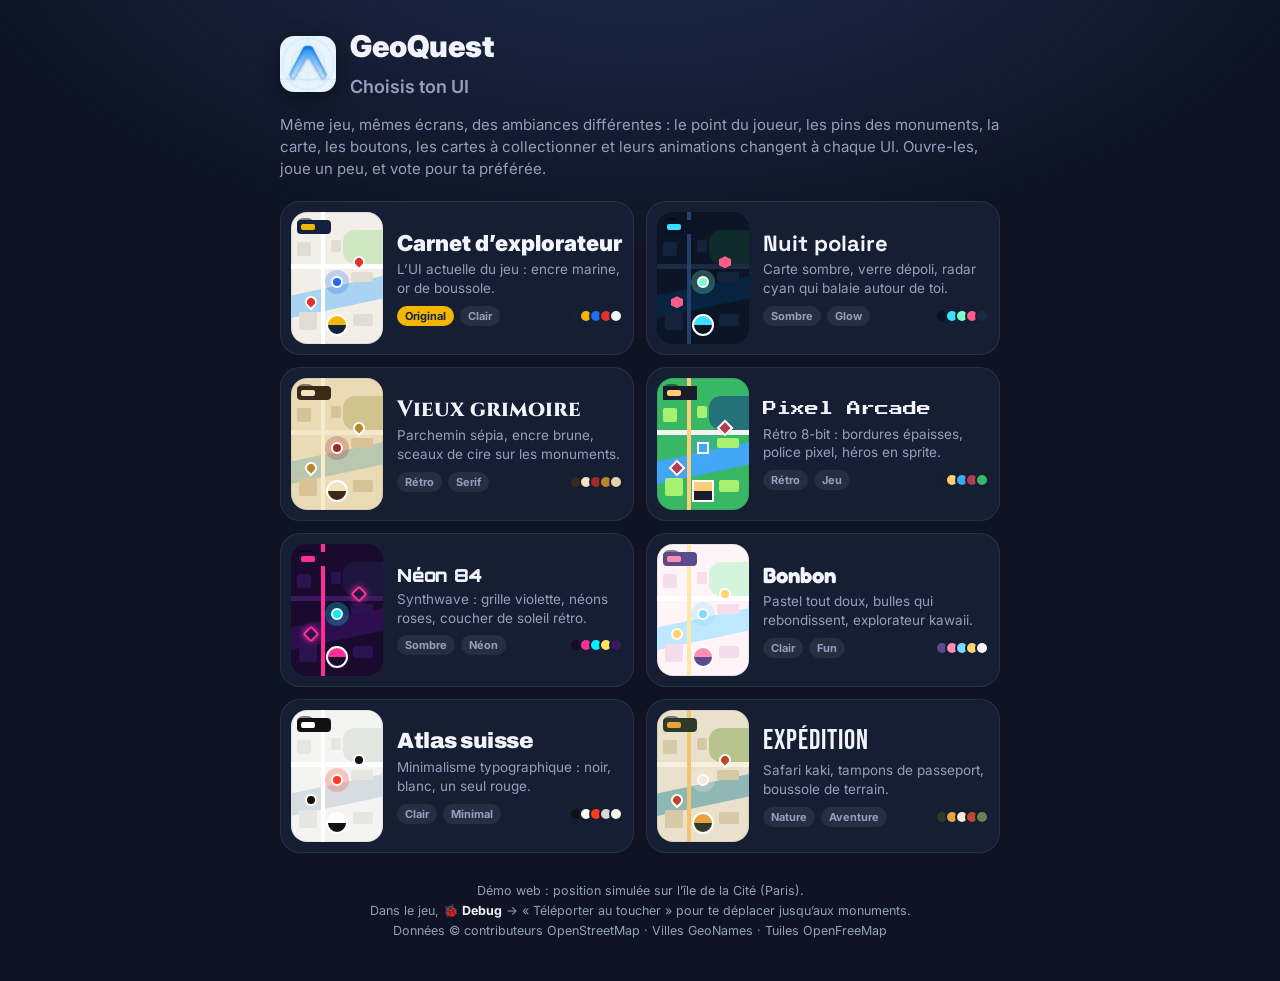
==== index.html @ 9b8ca429 "Ajoute 8 UI jouables de GeoQuest pour GitHub Pages Co-Authored-By: Claude Opus 5.5 <noreply@anthropi" ====
<!doctype html>
<html lang="fr">
<head>
  <meta charset="utf-8">
  <meta name="viewport" content="width=device-width, initial-scale=1, viewport-fit=cover">
  <meta name="apple-mobile-web-app-capable" content="yes">
  <meta name="apple-mobile-web-app-status-bar-style" content="black-translucent">
  <meta name="theme-color" content="#0E1424">
  <title>GeoQuest · Choisis ton UI</title>
  <link rel="icon" href="assets/icon.png">
  <link rel="apple-touch-icon" href="assets/icon.png">
  <link rel="preconnect" href="https://fonts.googleapis.com">
  <link rel="preconnect" href="https://fonts.gstatic.com" crossorigin>
  <style>
    :root {
      --bg: #0E1424; --surface: #161E33; --line: rgba(255,255,255,.08); --text: #F1F4FA; --soft: #93A0BC; --accent: #F2B705;
    }
    * { box-sizing: border-box; -webkit-tap-highlight-color: transparent; }
    html, body { margin: 0; background: var(--bg); color: var(--text); }
    body {
      font-family: -apple-system, BlinkMacSystemFont, 'SF Pro Text', 'Inter', system-ui, sans-serif;
      -webkit-font-smoothing: antialiased; min-height: 100vh;
      padding: calc(env(safe-area-inset-top) + 28px) 16px calc(env(safe-area-inset-bottom) + 40px);
      background: radial-gradient(1000px 500px at 50% -10%, #1F2C4D, transparent 70%), var(--bg);
    }
    .wrap { max-width: 720px; margin: 0 auto; }
    header { display: flex; gap: 14px; align-items: center; margin-bottom: 8px; }
    header img { width: 56px; height: 56px; border-radius: 14px; box-shadow: 0 6px 20px rgba(0,0,0,.4); }
    h1 { margin: 0; font-size: 30px; font-weight: 900; letter-spacing: -.5px; }
    .sub { color: var(--soft); font-size: 15px; line-height: 1.45; margin: 14px 0 22px; }
    .list { display: flex; flex-direction: column; gap: 12px; }
    .item {
      display: flex; gap: 14px; align-items: center; padding: 10px; border-radius: 20px; text-decoration: none; color: inherit;
      background: var(--surface); border: 1px solid var(--line); transition: transform .15s, border-color .2s;
      opacity: 0; animation: in .5s cubic-bezier(.2,.9,.25,1) forwards; animation-delay: calc(var(--i) * 55ms);
    }
    .item:active { transform: scale(.98); }
    @media (hover: hover) { .item:hover { border-color: rgba(255,255,255,.22); } }
    @keyframes in { from { opacity: 0; transform: translateY(14px); } to { opacity: 1; transform: none; } }
    .num { position: absolute; top: 6px; left: 6px; font: 800 10px/1 system-ui; color: #fff; background: rgba(0,0,0,.45); padding: 3px 5px; border-radius: 6px; }

    /* Aperçu miniature : un petit écran de jeu dessiné aux couleurs du thème */
    .preview {
      position: relative; flex: none; width: 92px; height: 132px; border-radius: 16px; overflow: hidden;
      background: var(--m-bg); box-shadow: inset 0 0 0 1px rgba(0,0,0,.08);
    }
    .preview .water { position: absolute; left: -20px; right: -20px; top: 74px; height: 22px; background: var(--m-water); transform: rotate(-12deg); }
    .preview .park { position: absolute; left: 52px; top: 18px; width: 50px; height: 34px; border-radius: 12px; background: var(--m-park); }
    .preview .road { position: absolute; background: var(--m-road); }
    .preview .road.a { left: 0; right: 0; top: 52px; height: 5px; }
    .preview .road.b { top: 0; bottom: 0; left: 30px; width: 4px; background: var(--m-major); }
    .preview .bld { position: absolute; background: var(--m-building); border-radius: 2px; }
    .preview .hud { position: absolute; left: 6px; top: 8px; height: 14px; width: 34px; border-radius: 4px; background: var(--c0); }
    .preview .hud::after { content: ''; position: absolute; left: 4px; top: 4px; width: 14px; height: 6px; border-radius: 2px; background: var(--c1); }
    .preview .pin { position: absolute; width: 12px; height: 12px; border-radius: 50% 50% 50% 0; transform: rotate(-45deg); background: var(--c3); border: 2px solid #fff; }
    .preview .player { position: absolute; left: 40px; top: 64px; width: 12px; height: 12px; border-radius: 50%; background: var(--c2); border: 2.5px solid #fff; box-shadow: 0 0 0 6px color-mix(in srgb, var(--c2) 25%, transparent); }
    .preview .menu { position: absolute; left: 50%; bottom: 8px; width: 22px; height: 22px; margin-left: -11px; border-radius: 50%; background: linear-gradient(var(--c1) 50%, var(--c0) 50%); border: 2px solid #fff; }
    .t-arcade .preview .pin, .t-arcade .preview .player, .t-arcade .preview .menu, .t-arcade .preview .hud { border-radius: 0; }
    .t-atlas .preview .pin { border-radius: 50%; transform: none; background: #111; }
    .t-neon .preview .pin { border-radius: 2px; transform: rotate(45deg); background: transparent; border-color: var(--c1); box-shadow: 0 0 6px var(--c1); }
    .t-nuit .preview .pin { border-radius: 2px; transform: none; clip-path: polygon(50% 0, 100% 25%, 100% 75%, 50% 100%, 0 75%, 0 25%); border: 0; }
    .t-bonbon .preview .pin { border-radius: 50%; transform: none; }

    .info { flex: 1; min-width: 0; }
    .name { font-size: 22px; line-height: 1.15; margin-bottom: 4px; }
    .tag { color: var(--soft); font-size: 13.5px; line-height: 1.4; }
    .chips { display: flex; gap: 6px; margin-top: 8px; flex-wrap: wrap; align-items: center; }
    .chip { font-size: 11px; font-weight: 700; padding: 3px 8px; border-radius: 999px; background: rgba(255,255,255,.07); color: var(--soft); }
    .chip.og { background: var(--accent); color: #14213D; }
    .dots { display: flex; margin-left: auto; }
    .dots i { width: 14px; height: 14px; border-radius: 50%; border: 2px solid var(--surface); margin-left: -4px; }
    .go { flex: none; color: var(--soft); font-size: 22px; padding-right: 4px; }
    footer { color: var(--soft); font-size: 12.5px; line-height: 1.6; margin-top: 28px; text-align: center; }
    footer b { color: var(--text); }
    @media (min-width: 640px) { .list { display: grid; grid-template-columns: 1fr 1fr; } .go { display: none; } }
  </style>
</head>
<body>
  <div class="wrap">
    <header>
      <img src="assets/icon.png" alt="">
      <h1>GeoQuest<br><span style="color:var(--soft);font-weight:600;font-size:18px;letter-spacing:0">Choisis ton UI</span></h1>
    </header>
    <p class="sub">Même jeu, mêmes écrans, des ambiances différentes : le point du joueur, les pins des monuments, la carte, les boutons, les cartes à collectionner et leurs animations changent à chaque UI. Ouvre-les, joue un peu, et vote pour ta préférée.</p>
    <div class="list" id="list"></div>
    <footer>
      Démo web : position simulée sur l’île de la Cité (Paris).<br>
      Dans le jeu, <b>🐞 Debug</b> → « Téléporter au toucher » pour te déplacer jusqu’aux monuments.<br>
      Données © contributeurs OpenStreetMap · Villes GeoNames · Tuiles OpenFreeMap
    </footer>
  </div>
  <script src="js/themes.js"></script>
  <script>
    (function () {
      var families = GQ_THEMES.map(function (t) { return 'family=' + t.fonts; }).join('&');
      var l = document.createElement('link');
      l.rel = 'stylesheet';
      l.href = 'https://fonts.googleapis.com/css2?' + families + '&display=swap';
      document.head.appendChild(l);

      var FONT = {
        classique: "'Inter',sans-serif;font-weight:900", nuit: "'Space Grotesk',sans-serif;font-weight:700",
        grimoire: "'Cinzel',serif;font-weight:800", arcade: "'Press Start 2P',monospace;font-size:14px;line-height:1.6",
        neon: "'Orbitron',sans-serif;font-weight:900;font-size:18px", bonbon: "'Fredoka',sans-serif;font-weight:700",
        atlas: "'Archivo',sans-serif;font-weight:900;letter-spacing:-.5px", expedition: "'Bebas Neue',sans-serif;font-size:28px;letter-spacing:1px",
      };
      var bld = [[6, 30, 14, 14], [60, 60, 22, 10], [8, 100, 18, 18], [62, 102, 20, 12], [40, 28, 10, 12]];
      document.getElementById('list').innerHTML = GQ_THEMES.map(function (t, i) {
        var m = t.map, c = t.swatch;
        var vars = '--m-bg:' + m.bg + ';--m-water:' + m.water + ';--m-park:' + m.park + ';--m-road:' + m.road + ';--m-major:' + m.roadMajor +
          ';--m-building:' + m.building + ';--c0:' + c[0] + ';--c1:' + c[1] + ';--c2:' + c[2] + ';--c3:' + c[3] + ';--i:' + i;
        return '<a class="item t-' + t.id + '" href="play.html?theme=' + t.id + '" style="' + vars + '">' +
          '<div class="preview"><span class="num">' + (i + 1) + '</span><i class="park"></i><i class="water"></i><i class="road a"></i><i class="road b"></i>' +
          bld.map(function (b) { return '<i class="bld" style="left:' + b[0] + 'px;top:' + b[1] + 'px;width:' + b[2] + 'px;height:' + b[3] + 'px"></i>'; }).join('') +
          '<i class="pin" style="left:62px;top:44px"></i><i class="pin" style="left:14px;top:84px"></i><i class="player"></i><i class="hud"></i><i class="menu"></i></div>' +
          '<div class="info"><div class="name" style="font-family:' + FONT[t.id] + '">' + t.name + '</div>' +
          '<div class="tag">' + t.tagline + '</div>' +
          '<div class="chips">' + t.tags.map(function (g) { return '<span class="chip' + (g === 'Original' ? ' og' : '') + '">' + g + '</span>'; }).join('') +
          '<span class="dots">' + c.map(function (x) { return '<i style="background:' + x + '"></i>'; }).join('') + '</span></div></div>' +
          '<span class="go">›</span></a>';
      }).join('');
    })();
  </script>
</body>
</html>
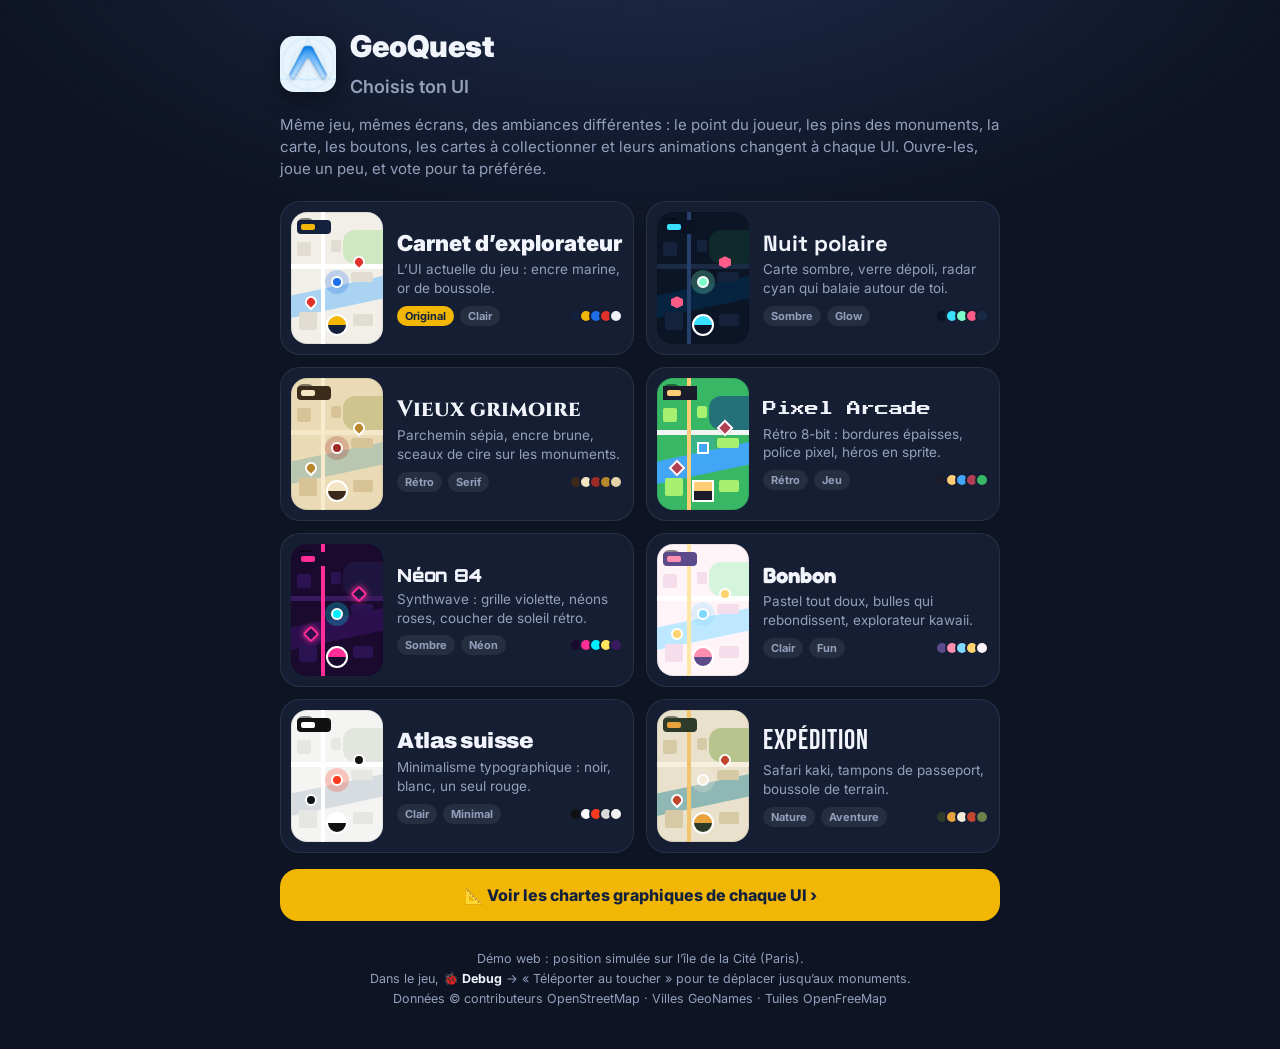
==== commit 358cf127: "Ajoute une charte graphique par UI (dossier ui design) Co-Authored-By: Claude Opus 5.5 <noreply@anth" ====
--- a/index.html
+++ b/index.html
@@ -70,6 +70,7 @@
     .dots { display: flex; margin-left: auto; }
     .dots i { width: 14px; height: 14px; border-radius: 50%; border: 2px solid var(--surface); margin-left: -4px; }
     .go { flex: none; color: var(--soft); font-size: 22px; padding-right: 4px; }
+    .charts { display: block; margin-top: 16px; padding: 16px; border-radius: 18px; text-align: center; text-decoration: none; font-weight: 800; color: #14213D; background: var(--accent); }
     footer { color: var(--soft); font-size: 12.5px; line-height: 1.6; margin-top: 28px; text-align: center; }
     footer b { color: var(--text); }
     @media (min-width: 640px) { .list { display: grid; grid-template-columns: 1fr 1fr; } .go { display: none; } }
@@ -83,6 +84,7 @@
     </header>
     <p class="sub">Même jeu, mêmes écrans, des ambiances différentes : le point du joueur, les pins des monuments, la carte, les boutons, les cartes à collectionner et leurs animations changent à chaque UI. Ouvre-les, joue un peu, et vote pour ta préférée.</p>
     <div class="list" id="list"></div>
+    <a class="charts" href="ui%20design/">📐 Voir les chartes graphiques de chaque UI ›</a>
     <footer>
       Démo web : position simulée sur l’île de la Cité (Paris).<br>
       Dans le jeu, <b>🐞 Debug</b> → « Téléporter au toucher » pour te déplacer jusqu’aux monuments.<br>
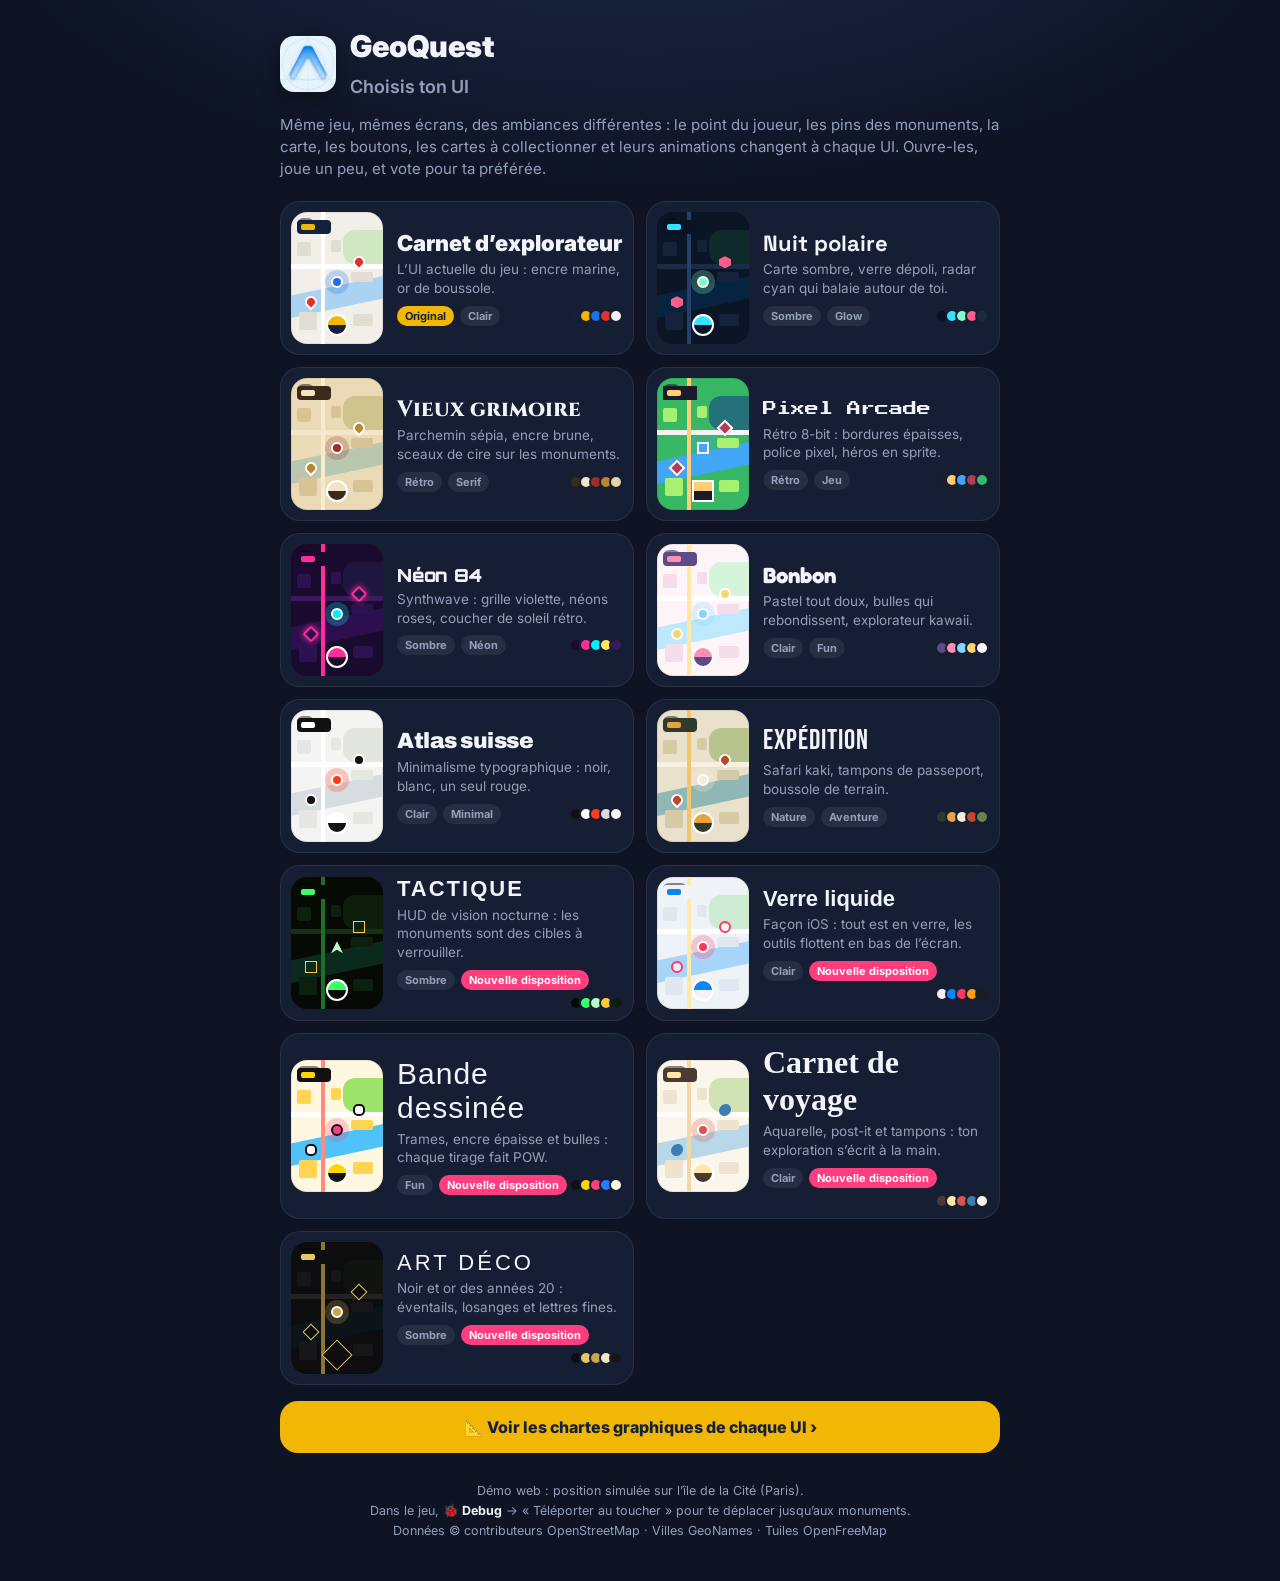
==== commit a0454d42: "Ajoute 5 UI avec nouvelles dispositions et leurs chartes graphiques Co-Authored-By: Claude Opus 5.5 " ====
--- a/index.html
+++ b/index.html
@@ -60,6 +60,14 @@
     .t-neon .preview .pin { border-radius: 2px; transform: rotate(45deg); background: transparent; border-color: var(--c1); box-shadow: 0 0 6px var(--c1); }
     .t-nuit .preview .pin { border-radius: 2px; transform: none; clip-path: polygon(50% 0, 100% 25%, 100% 75%, 50% 100%, 0 75%, 0 25%); border: 0; }
     .t-bonbon .preview .pin { border-radius: 50%; transform: none; }
+    .t-tactique .preview .pin { border-radius: 0; transform: none; background: transparent; border: 1.5px solid var(--c3); }
+    .t-tactique .preview .player { border-radius: 0; clip-path: polygon(50% 0, 100% 100%, 50% 72%, 0 100%); border: 0; box-shadow: none; }
+    .t-verre .preview .pin { border-radius: 50%; transform: none; background: rgba(255,255,255,.7); border-color: var(--c2); }
+    .t-bd .preview .pin { border-radius: 5px; transform: none; background: #fff; border-color: #111; }
+    .t-bd .preview .player { border-color: #111; }
+    .t-carnet .preview .pin { border-radius: 58% 42% 55% 45%; transform: none; border: 0; background: var(--c3); }
+    .t-deco .preview .pin, .t-deco .preview .menu { border-radius: 0; transform: rotate(45deg); background: #0D0D0F; border: 1.5px solid var(--c1); }
+    .chip.new { background: #FF3D7F; color: #fff; }
 
     .info { flex: 1; min-width: 0; }
     .name { font-size: 22px; line-height: 1.15; margin-bottom: 4px; }
@@ -105,6 +113,9 @@
         grimoire: "'Cinzel',serif;font-weight:800", arcade: "'Press Start 2P',monospace;font-size:14px;line-height:1.6",
         neon: "'Orbitron',sans-serif;font-weight:900;font-size:18px", bonbon: "'Fredoka',sans-serif;font-weight:700",
         atlas: "'Archivo',sans-serif;font-weight:900;letter-spacing:-.5px", expedition: "'Bebas Neue',sans-serif;font-size:28px;letter-spacing:1px",
+        tactique: "'Chakra Petch',sans-serif;font-weight:700;text-transform:uppercase;letter-spacing:2px", verre: "-apple-system,'Inter Tight',sans-serif;font-weight:800",
+        bd: "'Bangers',sans-serif;font-size:30px;letter-spacing:1px", carnet: "'Caveat',cursive;font-weight:700;font-size:32px",
+        deco: "'Poiret One',sans-serif;text-transform:uppercase;letter-spacing:3px",
       };
       var bld = [[6, 30, 14, 14], [60, 60, 22, 10], [8, 100, 18, 18], [62, 102, 20, 12], [40, 28, 10, 12]];
       document.getElementById('list').innerHTML = GQ_THEMES.map(function (t, i) {
@@ -117,7 +128,7 @@
           '<i class="pin" style="left:62px;top:44px"></i><i class="pin" style="left:14px;top:84px"></i><i class="player"></i><i class="hud"></i><i class="menu"></i></div>' +
           '<div class="info"><div class="name" style="font-family:' + FONT[t.id] + '">' + t.name + '</div>' +
           '<div class="tag">' + t.tagline + '</div>' +
-          '<div class="chips">' + t.tags.map(function (g) { return '<span class="chip' + (g === 'Original' ? ' og' : '') + '">' + g + '</span>'; }).join('') +
+          '<div class="chips">' + t.tags.map(function (g) { return '<span class="chip' + (g === 'Original' ? ' og' : g === 'Nouvelle disposition' ? ' new' : '') + '">' + g + '</span>'; }).join('') +
           '<span class="dots">' + c.map(function (x) { return '<i style="background:' + x + '"></i>'; }).join('') + '</span></div></div>' +
           '<span class="go">›</span></a>';
       }).join('');
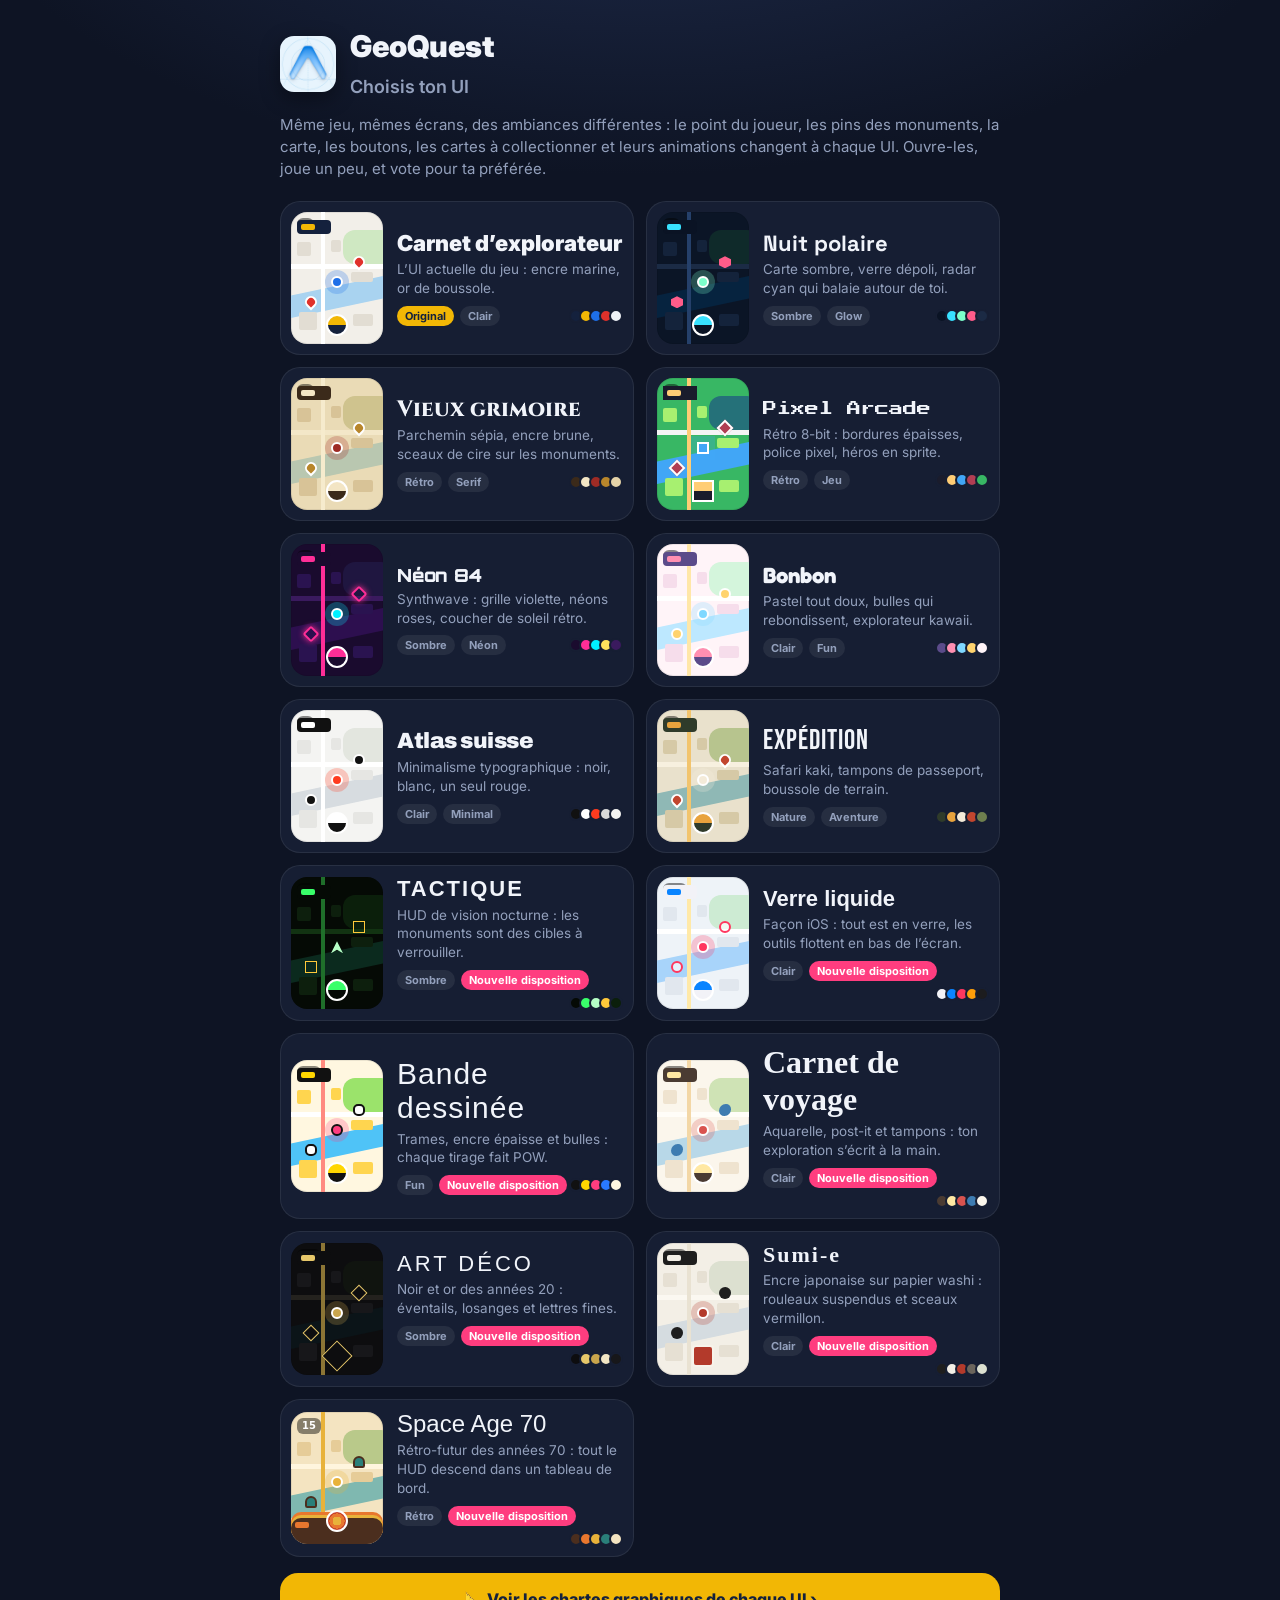
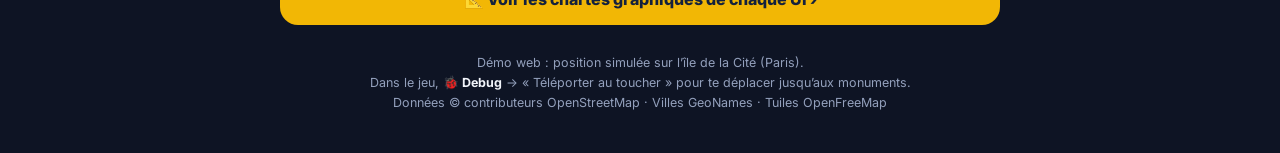
==== commit 15f5d97a: "Corrige le chevauchement du Verre liquide sur téléphone, ajoute Sumi-e et Space Age 70 Co-Authored-B" ====
--- a/index.html
+++ b/index.html
@@ -67,6 +67,11 @@
     .t-bd .preview .player { border-color: #111; }
     .t-carnet .preview .pin { border-radius: 58% 42% 55% 45%; transform: none; border: 0; background: var(--c3); }
     .t-deco .preview .pin, .t-deco .preview .menu { border-radius: 0; transform: rotate(45deg); background: #0D0D0F; border: 1.5px solid var(--c1); }
+    .t-sumie .preview .pin { border-radius: 52% 48% 50% 50%; transform: none; border: 0; background: #1E1E1E; }
+    .t-sumie .preview .menu { border-radius: 4px; background: #B33A2B; border-color: #F7F3EA; }
+    .t-seventies .preview .pin { border-radius: 8px 8px 3px 3px; transform: none; border-color: #4B2E1E; background: #2A7F7A; }
+    .t-seventies .preview .hud { top: auto; bottom: 0; left: 0; width: 100%; height: 26px; border-radius: 10px 10px 0 0; box-shadow: 0 -3px 0 #E8B23A, 0 -6px 0 #E8772E; }
+    .t-seventies .preview .menu { bottom: 12px; background: radial-gradient(circle, #E8B23A 0 35%, #E8772E 35% 60%, #C8442B 60%); z-index: 1; }
     .chip.new { background: #FF3D7F; color: #fff; }
 
     .info { flex: 1; min-width: 0; }
@@ -116,6 +121,7 @@
         tactique: "'Chakra Petch',sans-serif;font-weight:700;text-transform:uppercase;letter-spacing:2px", verre: "-apple-system,'Inter Tight',sans-serif;font-weight:800",
         bd: "'Bangers',sans-serif;font-size:30px;letter-spacing:1px", carnet: "'Caveat',cursive;font-weight:700;font-size:32px",
         deco: "'Poiret One',sans-serif;text-transform:uppercase;letter-spacing:3px",
+        sumie: "'Shippori Mincho',serif;font-weight:800;letter-spacing:2px", seventies: "'Righteous',sans-serif;font-size:24px",
       };
       var bld = [[6, 30, 14, 14], [60, 60, 22, 10], [8, 100, 18, 18], [62, 102, 20, 12], [40, 28, 10, 12]];
       document.getElementById('list').innerHTML = GQ_THEMES.map(function (t, i) {
